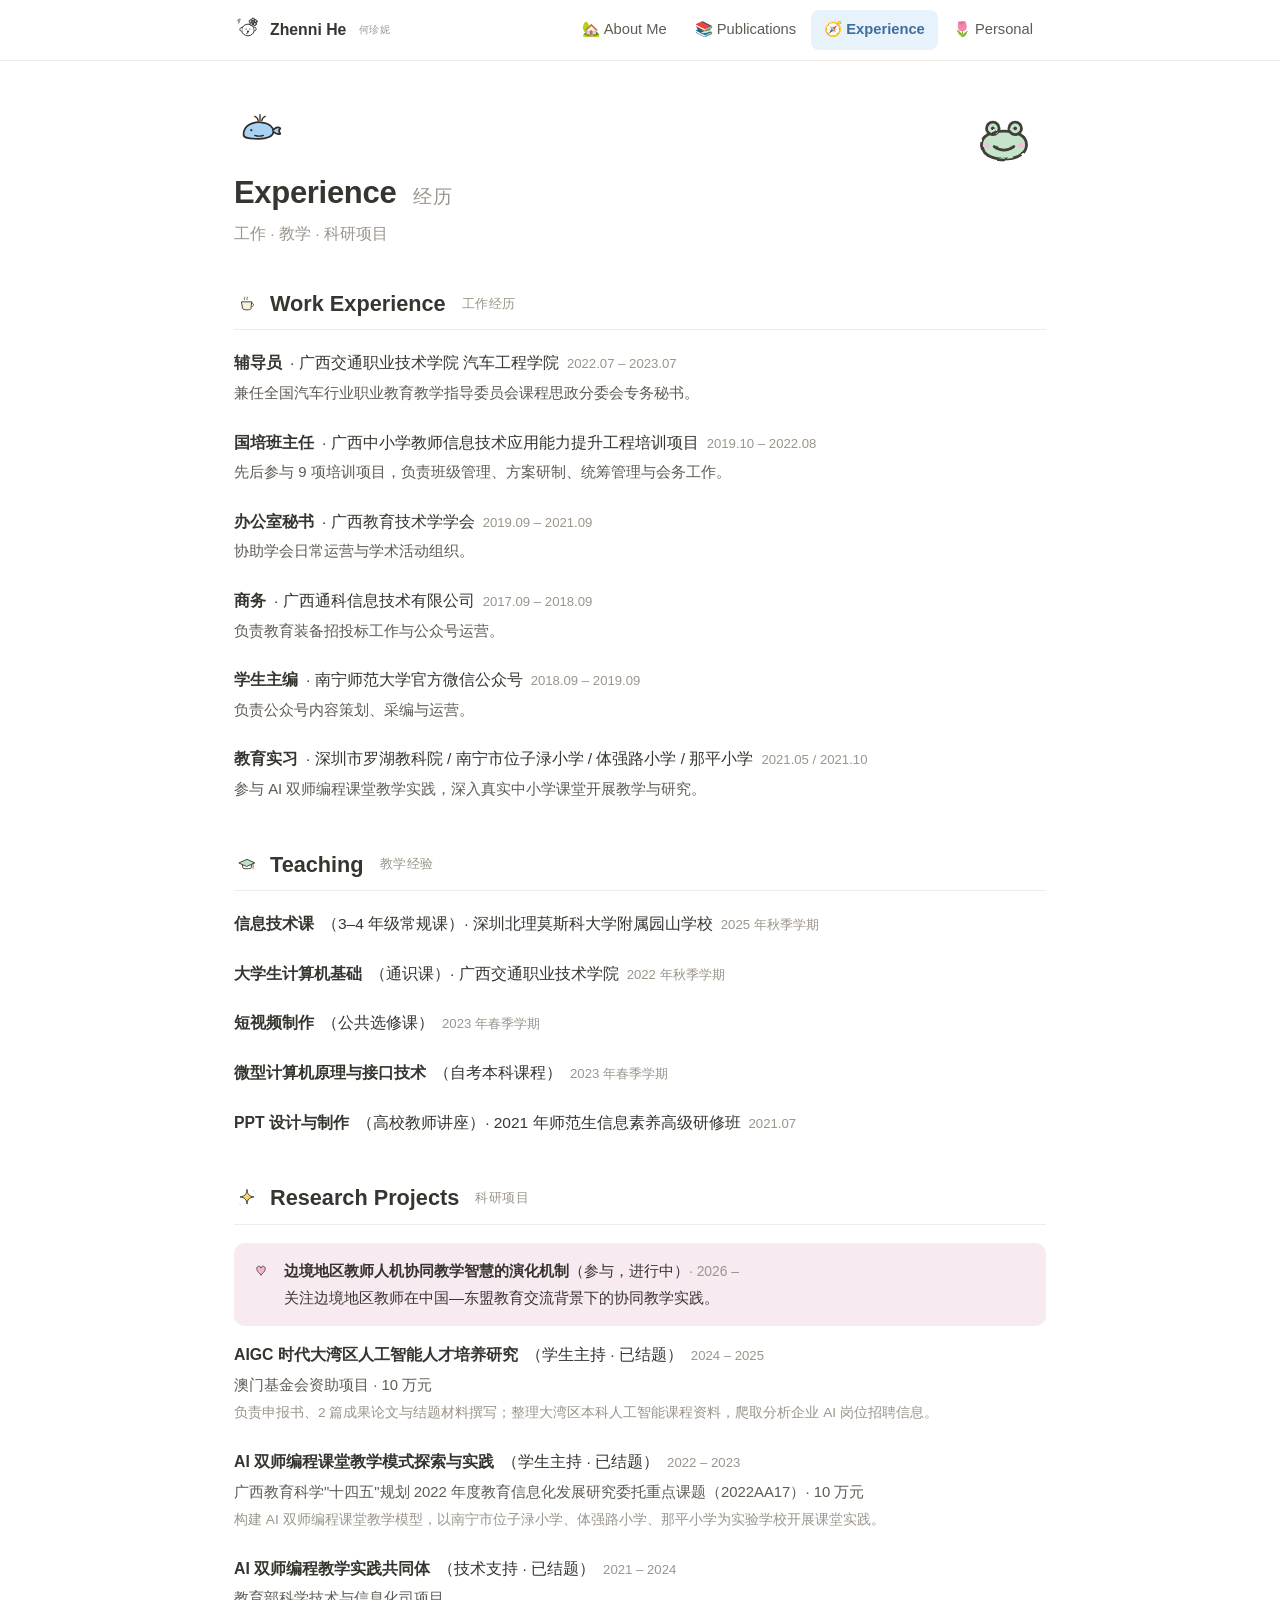
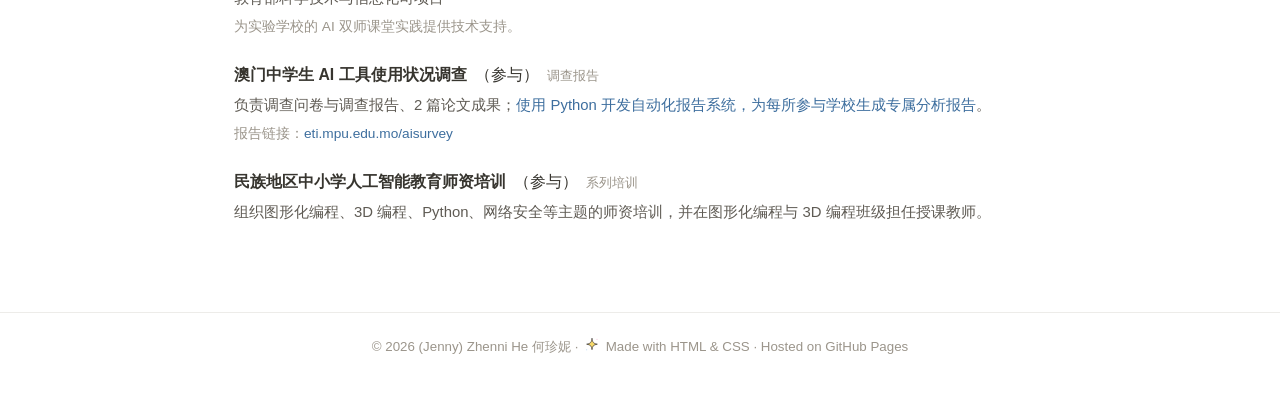
==== experience.html @ 429da745 "Add files via upload" ====
<!DOCTYPE html>
<html lang="zh-CN">
<head>
<meta charset="UTF-8">
<meta name="viewport" content="width=device-width, initial-scale=1.0">
<title>(Jenny) Zhenni He 何珍妮 | Experience</title>
<meta name="description" content="经历 · (Jenny) Zhenni He — 工作经历、教学经验与科研项目">
<link rel="icon" href="images/doodles/sparkle.svg">
<link rel="stylesheet" href="style.css">
</head>
<body>

<nav class="nav">
  <div class="nav-inner">
    <a class="nav-brand" href="index.html">
      <img src="images/doodles/dog-flower.svg" alt="">Zhenni&nbsp;He<span class="cn">何珍妮</span>
    </a>
    <button class="nav-toggle" id="navToggle" aria-label="菜单">☰</button>
    <ul class="nav-menu" id="navMenu">
      <li><a href="index.html">🏡 About Me</a></li>
      <li><a href="publications.html">📚 Publications</a></li>
      <li><a class="active" href="experience.html">🧭 Experience</a></li>
      <li><a href="personal.html">🌷 Personal</a></li>
    </ul>
  </div>
</nav>

<main class="page">

  <header class="page-header">
    <div class="page-icon"><img src="images/doodles/whale.svg" alt=""></div>
    <h1>Experience <span class="cn">经历</span></h1>
    <p class="page-sub">工作 · 教学 · 科研项目</p>
    <img class="doodle-float" src="images/doodles/frog.svg" alt="">
  </header>

  <!-- ===== 工作经历 ===== -->
  <section class="section" id="work">
    <h2 class="section-title"><img src="images/doodles/coffee.svg" alt="">Work Experience <span class="cn">工作经历</span></h2>

    <div class="entry">
      <div class="entry-head">
        <strong>辅导员</strong> · 广西交通职业技术学院 汽车工程学院
        <span class="entry-date">2022.07 – 2023.07</span>
      </div>
      <p>兼任全国汽车行业职业教育教学指导委员会课程思政分委会专务秘书。</p>
    </div>

    <div class="entry">
      <div class="entry-head">
        <strong>国培班主任</strong> · 广西中小学教师信息技术应用能力提升工程培训项目
        <span class="entry-date">2019.10 – 2022.08</span>
      </div>
      <p>先后参与 9 项培训项目，负责班级管理、方案研制、统筹管理与会务工作。</p>
    </div>

    <div class="entry">
      <div class="entry-head">
        <strong>办公室秘书</strong> · 广西教育技术学学会
        <span class="entry-date">2019.09 – 2021.09</span>
      </div>
      <p>协助学会日常运营与学术活动组织。</p>
    </div>

    <div class="entry">
      <div class="entry-head">
        <strong>商务</strong> · 广西通科信息技术有限公司
        <span class="entry-date">2017.09 – 2018.09</span>
      </div>
      <p>负责教育装备招投标工作与公众号运营。</p>
    </div>

    <div class="entry">
      <div class="entry-head">
        <strong>学生主编</strong> · 南宁师范大学官方微信公众号
        <span class="entry-date">2018.09 – 2019.09</span>
      </div>
      <p>负责公众号内容策划、采编与运营。</p>
    </div>

    <div class="entry">
      <div class="entry-head">
        <strong>教育实习</strong> · 深圳市罗湖教科院 / 南宁市位子渌小学 / 体强路小学 / 那平小学
        <span class="entry-date">2021.05 / 2021.10</span>
      </div>
      <p>参与 AI 双师编程课堂教学实践，深入真实中小学课堂开展教学与研究。</p>
    </div>
  </section>

  <!-- ===== 教学经验 ===== -->
  <section class="section" id="teaching">
    <h2 class="section-title"><img src="images/doodles/grad-cap.svg" alt="">Teaching <span class="cn">教学经验</span></h2>

    <div class="entry">
      <div class="entry-head">
        <strong>信息技术课</strong>（3–4 年级常规课）· 深圳北理莫斯科大学附属园山学校
        <span class="entry-date">2025 年秋季学期</span>
      </div>
    </div>

    <div class="entry">
      <div class="entry-head">
        <strong>大学生计算机基础</strong>（通识课）· 广西交通职业技术学院
        <span class="entry-date">2022 年秋季学期</span>
      </div>
    </div>

    <div class="entry">
      <div class="entry-head">
        <strong>短视频制作</strong>（公共选修课）
        <span class="entry-date">2023 年春季学期</span>
      </div>
    </div>

    <div class="entry">
      <div class="entry-head">
        <strong>微型计算机原理与接口技术</strong>（自考本科课程）
        <span class="entry-date">2023 年春季学期</span>
      </div>
    </div>

    <div class="entry">
      <div class="entry-head">
        <strong>PPT 设计与制作</strong>（高校教师讲座）· 2021 年师范生信息素养高级研修班
        <span class="entry-date">2021.07</span>
      </div>
    </div>
  </section>

  <!-- ===== 科研项目 ===== -->
  <section class="section" id="projects">
    <h2 class="section-title"><img src="images/doodles/sparkle.svg" alt="">Research Projects <span class="cn">科研项目</span></h2>

    <div class="callout c-pink">
      <span class="co-icon"><img src="images/doodles/heart.svg" alt=""></span>
      <p><strong>边境地区教师人机协同教学智慧的演化机制</strong>（参与，进行中）<span class="muted">· 2026 –</span><br>关注边境地区教师在中国—东盟教育交流背景下的协同教学实践。</p>
    </div>

    <div class="entry">
      <div class="entry-head">
        <strong>AIGC 时代大湾区人工智能人才培养研究</strong>（学生主持 · 已结题）
        <span class="entry-date">2024 – 2025</span>
      </div>
      <p>澳门基金会资助项目 · 10 万元<br>
      <span class="muted">负责申报书、2 篇成果论文与结题材料撰写；整理大湾区本科人工智能课程资料，爬取分析企业 AI 岗位招聘信息。</span></p>
    </div>

    <div class="entry">
      <div class="entry-head">
        <strong>AI 双师编程课堂教学模式探索与实践</strong>（学生主持 · 已结题）
        <span class="entry-date">2022 – 2023</span>
      </div>
      <p>广西教育科学"十四五"规划 2022 年度教育信息化发展研究委托重点课题（2022AA17）· 10 万元<br>
      <span class="muted">构建 AI 双师编程课堂教学模型，以南宁市位子渌小学、体强路小学、那平小学为实验学校开展课堂实践。</span></p>
    </div>

    <div class="entry">
      <div class="entry-head">
        <strong>AI 双师编程教学实践共同体</strong>（技术支持 · 已结题）
        <span class="entry-date">2021 – 2024</span>
      </div>
      <p>教育部科学技术与信息化司项目<br>
      <span class="muted">为实验学校的 AI 双师课堂实践提供技术支持。</span></p>
    </div>

    <div class="entry">
      <div class="entry-head">
        <strong>澳门中学生 AI 工具使用状况调查</strong>（参与）
        <span class="entry-date">调查报告</span>
      </div>
      <p>负责调查问卷与调查报告、2 篇论文成果；<span style="color:var(--blue-deep)">使用 Python 开发自动化报告系统，为每所参与学校生成专属分析报告</span>。<br>
      <span class="muted">报告链接：<a href="http://eti.mpu.edu.mo/aisurvey/">eti.mpu.edu.mo/aisurvey</a></span></p>
    </div>

    <div class="entry">
      <div class="entry-head">
        <strong>民族地区中小学人工智能教育师资培训</strong>（参与）
        <span class="entry-date">系列培训</span>
      </div>
      <p>组织图形化编程、3D 编程、Python、网络安全等主题的师资培训，并在图形化编程与 3D 编程班级担任授课教师。</p>
    </div>
  </section>

</main>

<footer class="footer">
  <p>© 2026 (Jenny) Zhenni He 何珍妮 ·
     <img src="images/doodles/sparkle.svg" alt=""> Made with HTML &amp; CSS · Hosted on GitHub Pages</p>
</footer>

<script src="main.js"></script>
</body>
</html>
---- style.css ----
/* ============================================================
   (Jenny) Zhenni He — 个人网站样式
   风格：白底 · Notion 简约 · 蜡笔简笔画涂鸦 · 马卡龙浅色点缀
   浅色块：粉 #F7EAF1 / 蓝 #E8F2FB / 绿 #EAF2EC / 黄 #F8F3DE
   ============================================================ */

:root {
  --bg:          #FFFFFF;
  --text:        #37352F;   /* Notion 正文黑 */
  --text-soft:   #5F5B54;
  --muted:       #9B958B;
  --line:        #EDECE9;   /* Notion 分隔线 */

  --pink:        #F7EAF1;
  --blue:        #E8F2FB;
  --green:       #EAF2EC;
  --yellow:      #F8F3DE;

  --pink-deep:   #B0568A;
  --blue-deep:   #3D6E9E;
  --green-deep:  #4E7A5C;
  --yellow-deep: #98802F;

  --radius: 10px;
  --maxw:   860px;
}

* { box-sizing: border-box; }

html { scroll-behavior: smooth; }

body {
  margin: 0;
  background: var(--bg);
  color: var(--text);
  font-family: -apple-system, BlinkMacSystemFont, "PingFang SC",
               "Hiragino Sans GB", "Microsoft YaHei", "Segoe UI", sans-serif;
  font-size: 15.5px;
  line-height: 1.85;
}

h1, h2, h3 { margin: 0; color: var(--text); line-height: 1.4; }
h1 { font-size: 2em; letter-spacing: -0.01em; }
h2 { font-size: 1.4em; }
h3 { font-size: 1.08em; }

p { margin: 0 0 1em; }
strong { font-weight: 600; }

.cn {
  font-size: 0.62em;
  font-weight: 400;
  color: var(--muted);
  margin-left: 0.45em;
  letter-spacing: 0.04em;
}

a { color: var(--blue-deep); text-decoration: none; }
a:hover { text-decoration: underline; text-underline-offset: 3px; }

code {
  background: var(--line);
  padding: 1px 6px;
  border-radius: 5px;
  font-size: 0.86em;
  font-family: "SF Mono", Menlo, Consolas, monospace;
}

.muted { color: var(--muted); font-size: 0.92em; }

/* ---------- 顶部导航 ---------- */

.nav {
  position: sticky;
  top: 0;
  z-index: 100;
  background: rgba(255, 255, 255, .94);
  backdrop-filter: saturate(180%) blur(10px);
  border-bottom: 1px solid var(--line);
}

.nav-inner {
  max-width: var(--maxw);
  margin: 0 auto;
  padding: 0 24px;
  height: 60px;
  display: flex;
  align-items: center;
  justify-content: space-between;
  gap: 16px;
}

.nav-brand {
  display: flex;
  align-items: center;
  gap: 8px;
  font-weight: 600;
  color: var(--text);
  font-size: 1.02em;
  white-space: nowrap;
}
.nav-brand:hover { text-decoration: none; }
.nav-brand img { width: 28px; height: 28px; }

.nav-menu {
  list-style: none;
  display: flex;
  gap: 2px;
  margin: 0;
  padding: 0;
}

.nav-menu a {
  display: inline-block;
  padding: 6px 13px;
  border-radius: 8px;
  color: var(--text-soft);
  font-size: 0.95em;
  white-space: nowrap;
}
.nav-menu a:hover { background: #F4F3F0; text-decoration: none; }
.nav-menu a.active { background: var(--blue); color: var(--blue-deep); font-weight: 600; }

.nav-toggle {
  display: none;
  background: none;
  border: 1px solid var(--line);
  border-radius: 8px;
  font-size: 1.05em;
  padding: 2px 10px;
  cursor: pointer;
  color: var(--text);
}

/* ---------- 页面主体 ---------- */

.page {
  max-width: var(--maxw);
  margin: 0 auto;
  padding: 44px 24px 40px;
}

.page-header { position: relative; margin-bottom: 40px; }

.page-icon {
  width: 52px; height: 52px;
  margin-bottom: 14px;
}
.page-icon img { width: 100%; height: 100%; }

.page-header h1 { margin-bottom: 6px; }
.page-sub { color: var(--muted); margin: 0; }

/* 页角散落的涂鸦装饰 */
.doodle-float {
  position: absolute;
  right: 0;
  top: -6px;
  width: 84px;
  opacity: .9;
  pointer-events: none;
}
.doodle-float.small { width: 52px; right: 86px; top: 46px; opacity: .75; }

/* ---------- 版块 ---------- */

.section { margin-bottom: 46px; scroll-margin-top: 80px; }

.section-title {
  display: flex;
  align-items: center;
  gap: 10px;
  margin-bottom: 18px;
  padding-bottom: 10px;
  border-bottom: 1px solid var(--line);
}
.section-title img { width: 26px; height: 26px; }

/* Notion 式彩色 Callout 块 */
.callout {
  display: flex;
  gap: 12px;
  padding: 14px 16px;
  border-radius: var(--radius);
  margin-bottom: 14px;
  font-size: 0.97em;
}
.callout .co-icon { flex: 0 0 auto; width: 22px; padding-top: 2px; }
.callout .co-icon img { width: 22px; height: 22px; }
.callout p { margin: 0; }

.c-pink   { background: var(--pink); }
.c-blue   { background: var(--blue); }
.c-green  { background: var(--green); }
.c-yellow { background: var(--yellow); }

/* ---------- HERO（About Me 顶部） ---------- */

.hero {
  display: flex;
  gap: 36px;
  align-items: flex-start;
  margin-bottom: 46px;
}

.hero-photo {
  flex: 0 0 190px;
  width: 190px;
  position: relative;
}
.hero-photo img.photo {
  width: 100%;
  border-radius: 14px;
  border: 1px solid var(--line);
  display: block;
}
.hero-photo .doodle-badge {
  position: absolute;
  width: 54px;
  right: -22px;
  bottom: -20px;
  transform: rotate(8deg);
}

.hero-info h1 { margin-bottom: 4px; }
.hero-title { color: var(--text-soft); margin-bottom: 12px; font-size: 1.02em; }
.hero-links { display: flex; flex-wrap: wrap; gap: 8px; margin-top: 14px; }

.chip {
  display: inline-flex;
  align-items: center;
  gap: 6px;
  padding: 3px 12px;
  border-radius: 20px;
  font-size: 0.86em;
  background: var(--line);
  color: var(--text-soft);
}
.chip:hover { text-decoration: none; filter: brightness(0.97); }
.chip.pink   { background: var(--pink);   color: var(--pink-deep); }
.chip.blue   { background: var(--blue);   color: var(--blue-deep); }
.chip.green  { background: var(--green);  color: var(--green-deep); }
.chip.yellow { background: var(--yellow); color: var(--yellow-deep); }

/* ---------- 列表 ---------- */

.list { list-style: none; padding: 0; margin: 0 0 1em; }
.list li { margin-bottom: 14px; padding-left: 20px; position: relative; }
.list li::before {
  content: "";
  position: absolute;
  left: 2px; top: 0.78em;
  width: 7px; height: 7px;
  border-radius: 50%;
  background: var(--pink);
  outline: 1.5px solid var(--pink-deep);
}

/* ---------- 时间线 News ---------- */

.timeline { list-style: none; padding: 0; margin: 0 0 8px; }
.timeline li {
  display: flex;
  gap: 14px;
  padding: 7px 0;
  border-bottom: 1px dashed var(--line);
}
.timeline li:last-child { border-bottom: none; }
.timeline .date {
  flex: 0 0 84px;
  color: var(--muted);
  font-size: 0.88em;
  font-variant-numeric: tabular-nums;
  padding-top: 1px;
  white-space: nowrap;
}
.timeline .award { color: var(--yellow-deep); }
.timeline .loc   { color: var(--muted); font-size: 0.88em; margin-left: 6px; }

.expand-content { display: none; }
.expand-content.show { display: block; }

.btn-expand {
  background: #fff;
  border: 1px solid var(--line);
  border-radius: 8px;
  padding: 4px 16px;
  font-size: 0.86em;
  font-weight: 500;
  color: var(--text-soft);
  cursor: pointer;
  font-family: inherit;
}
.btn-expand:hover { background: #F4F3F0; }

/* ---------- 技能 ---------- */

.skill-group { margin-bottom: 14px; }
.skill-group .skill-name {
  font-weight: 600;
  font-size: 0.95em;
  margin-bottom: 6px;
}
.skill-tags { display: flex; flex-wrap: wrap; gap: 7px; }

/* ---------- 论文条目 ---------- */

.pub-count { display: flex; flex-wrap: wrap; gap: 8px; margin-bottom: 26px; }

.pub-list { list-style: none; padding: 0; margin: 0; counter-reset: pub; }
.pub-item {
  counter-increment: pub;
  position: relative;
  padding: 13px 14px 13px 46px;
  border: 1px solid var(--line);
  border-radius: var(--radius);
  margin-bottom: 10px;
  background: #fff;
  transition: border-color .15s;
}
.pub-item:hover { border-color: #DCDAD5; }
.pub-item::before {
  content: counter(pub);
  position: absolute;
  left: 14px; top: 14px;
  width: 22px; height: 22px;
  border-radius: 6px;
  background: var(--line);
  color: var(--text-soft);
  font-size: 0.78em;
  font-weight: 600;
  display: flex;
  align-items: center;
  justify-content: center;
}
.pub-item .pub-text { margin: 0; font-size: 0.95em; }
.pub-item em { color: var(--text-soft); }
.pub-item .me { font-weight: 700; }          /* 自己的名字加粗 */

.pub-badges { margin-top: 7px; display: flex; flex-wrap: wrap; gap: 6px; }
.badge {
  display: inline-block;
  padding: 1px 9px;
  border-radius: 6px;
  font-size: 0.76em;
  font-weight: 600;
  background: var(--line);
  color: var(--text-soft);
}
.badge.pink   { background: var(--pink);   color: var(--pink-deep); }
.badge.blue   { background: var(--blue);   color: var(--blue-deep); }
.badge.green  { background: var(--green);  color: var(--green-deep); }
.badge.yellow { background: var(--yellow); color: var(--yellow-deep); }

/* ---------- 经历条目 ---------- */

.entry { margin-bottom: 20px; }
.entry-head { margin-bottom: 2px; display: flex; flex-wrap: wrap; align-items: baseline; gap: 8px; }
.entry-head strong { font-size: 1.02em; }
.entry-date {
  color: var(--muted);
  font-size: 0.85em;
  white-space: nowrap;
}
.entry p { margin: 0; color: var(--text-soft); font-size: 0.96em; }

/* ---------- 卡片（作品等） ---------- */

.grid {
  display: grid;
  grid-template-columns: repeat(auto-fill, minmax(240px, 1fr));
  gap: 14px;
}

.card {
  border: 1px solid var(--line);
  border-radius: var(--radius);
  padding: 16px 18px;
  background: #fff;
  transition: box-shadow .15s, transform .15s;
}
.card:hover {
  transform: translateY(-2px);
  box-shadow: 0 6px 18px rgba(55, 53, 47, .07);
}
.card .card-icon { width: 34px; height: 34px; margin-bottom: 10px; }
.card .card-icon img { width: 100%; height: 100%; }
.card h3 { margin-bottom: 4px; font-size: 1em; }
.card p { margin: 0; font-size: 0.9em; color: var(--text-soft); }
.card .card-badges { margin-top: 10px; display: flex; gap: 6px; flex-wrap: wrap; }

/* ---------- 页脚 ---------- */

.footer {
  border-top: 1px solid var(--line);
  padding: 22px 24px 26px;
  text-align: center;
  color: var(--muted);
  font-size: 0.86em;
}
.footer img { width: 20px; height: 20px; vertical-align: -4px; }

/* ---------- 手机端 ---------- */

@media (max-width: 720px) {
  .nav-inner { height: auto; padding: 10px 16px; flex-wrap: wrap; }
  .nav-toggle { display: block; order: 2; }
  .nav-menu {
    display: none;
    order: 3;
    width: 100%;
    flex-direction: column;
    gap: 0;
    padding: 6px 0;
  }
  .nav-menu.show { display: flex; }
  .nav-menu a { padding: 9px 8px; }

  .page { padding: 28px 18px 32px; }
  .hero { flex-direction: column; gap: 24px; }
  .hero-photo { flex: none; width: 150px; }
  .hero-photo .doodle-badge { right: -14px; bottom: -16px; width: 44px; }
  .doodle-float { display: none; }
  .timeline li { flex-direction: column; gap: 0; }
  .pub-item { padding-left: 14px; }
  .pub-item::before { display: none; }
}
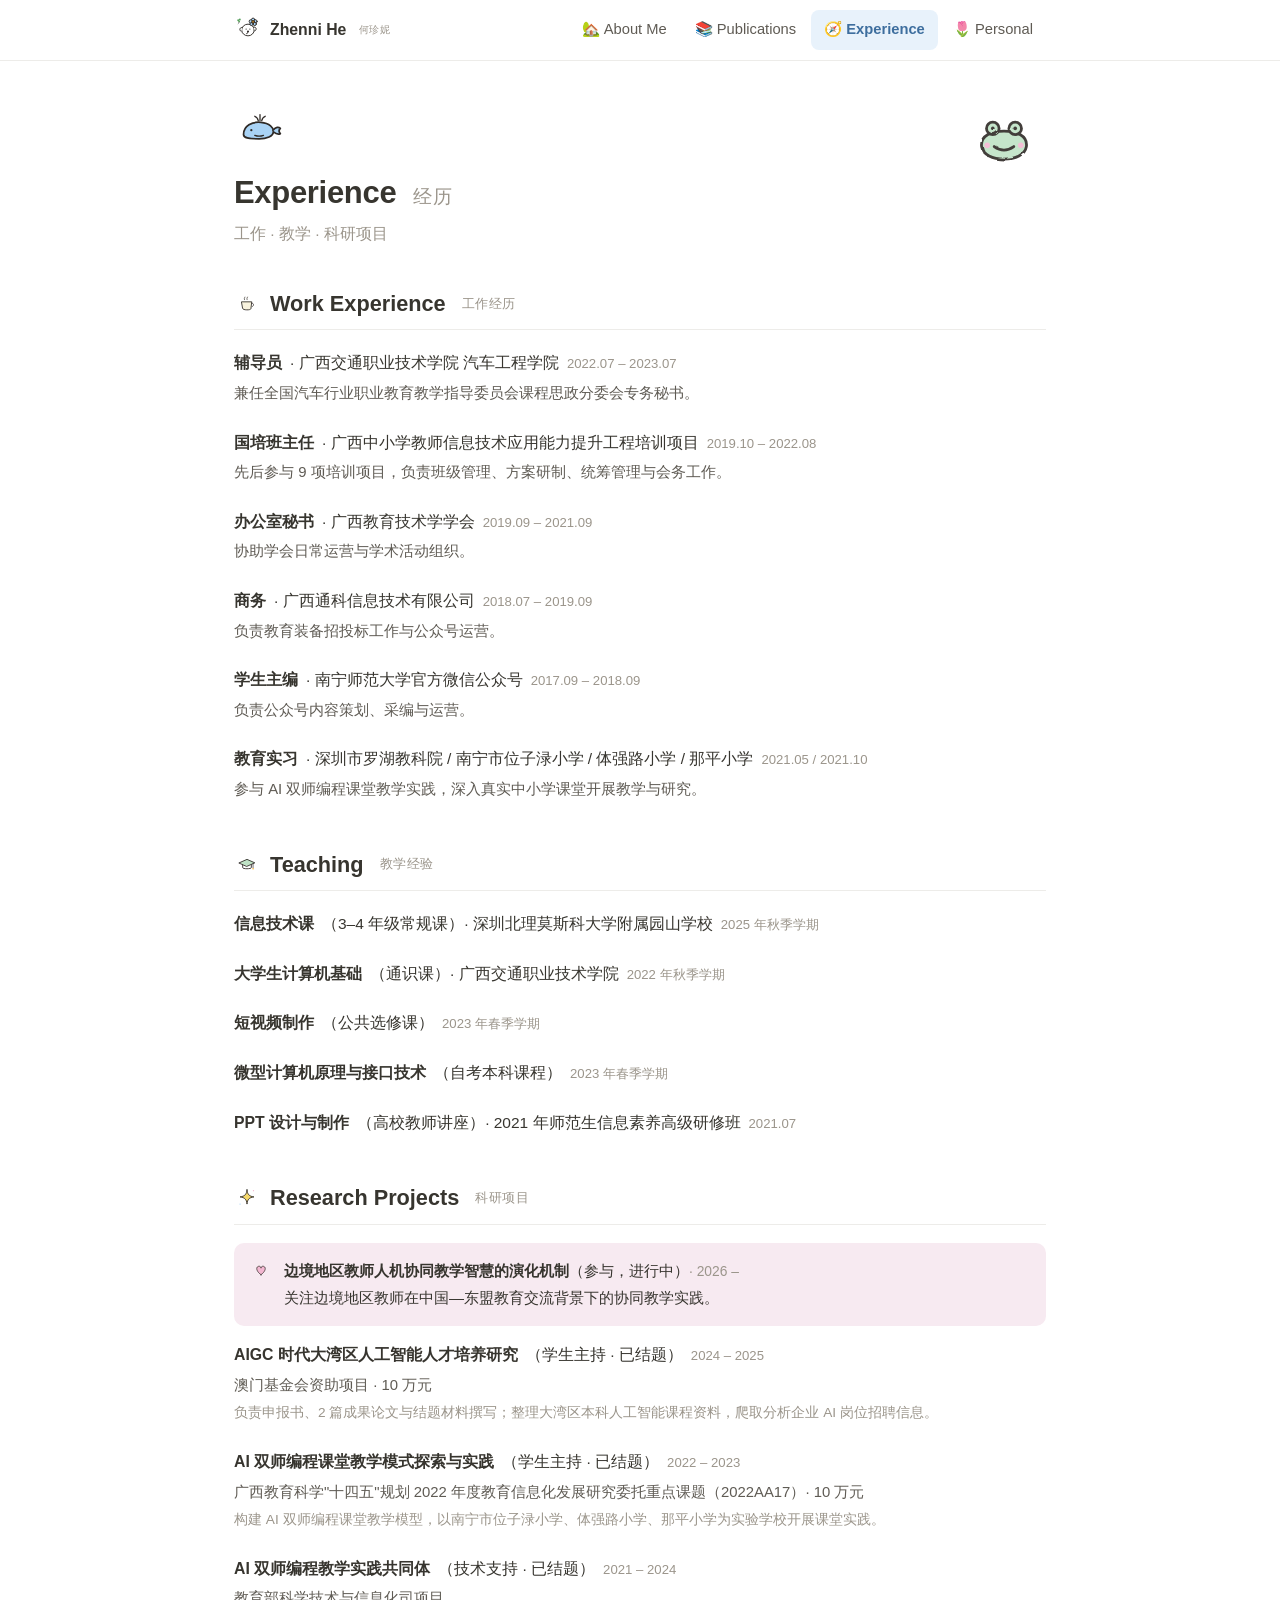
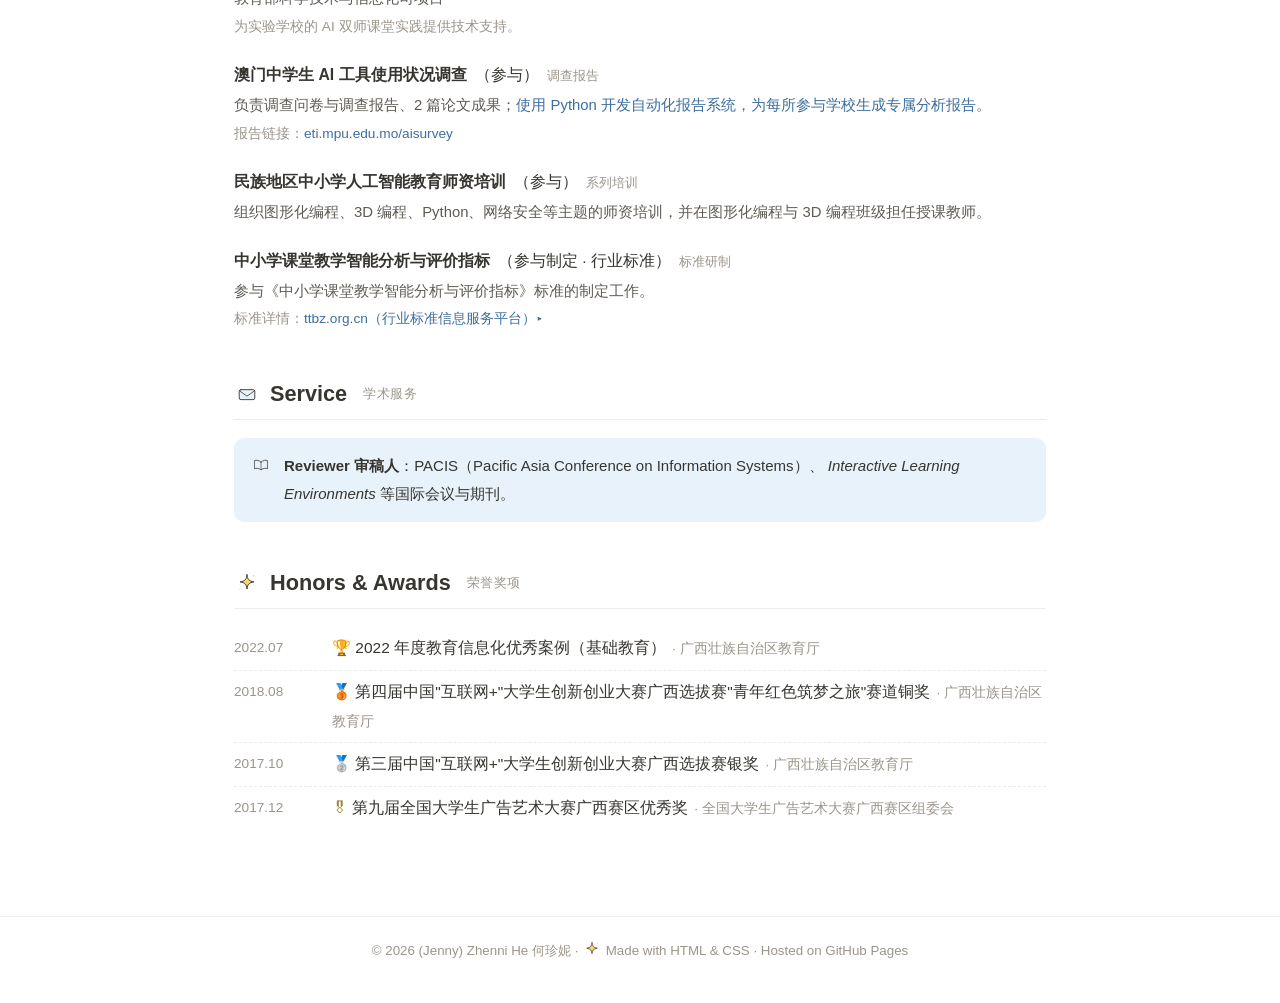
==== commit a4d6be80: "Add files via upload" ====
--- a/experience.html
+++ b/experience.html
@@ -7,6 +7,8 @@
 <meta name="description" content="经历 · (Jenny) Zhenni He — 工作经历、教学经验与科研项目">
 <link rel="icon" href="images/doodles/sparkle.svg">
 <link rel="stylesheet" href="style.css">
+<script data-goatcounter="https://jennyoom.goatcounter.com/count"
+        async src="//gc.zgo.at/count.js"></script>
 </head>
 <body>
 
@@ -65,15 +67,15 @@
     <div class="entry">
       <div class="entry-head">
         <strong>商务</strong> · 广西通科信息技术有限公司
+        <span class="entry-date">2018.07 – 2019.09</span>
+      </div>
+      <p>负责教育装备招投标工作与公众号运营。</p>
+    </div>
+
+    <div class="entry">
+      <div class="entry-head">
+        <strong>学生主编</strong> · 南宁师范大学官方微信公众号
         <span class="entry-date">2017.09 – 2018.09</span>
-      </div>
-      <p>负责教育装备招投标工作与公众号运营。</p>
-    </div>
-
-    <div class="entry">
-      <div class="entry-head">
-        <strong>学生主编</strong> · 南宁师范大学官方微信公众号
-        <span class="entry-date">2018.09 – 2019.09</span>
       </div>
       <p>负责公众号内容策划、采编与运营。</p>
     </div>
@@ -179,6 +181,38 @@
       </div>
       <p>组织图形化编程、3D 编程、Python、网络安全等主题的师资培训，并在图形化编程与 3D 编程班级担任授课教师。</p>
     </div>
+
+    <div class="entry">
+      <div class="entry-head">
+        <strong>中小学课堂教学智能分析与评价指标</strong>（参与制定 · 行业标准）
+        <span class="entry-date">标准研制</span>
+      </div>
+      <p>参与《中小学课堂教学智能分析与评价指标》标准的制定工作。<br>
+      <span class="muted">标准详情：<a href="https://www.ttbz.org.cn/standardDetail/9c5f4e63bbcf4ee3af130f8e4fd01a07.html" target="_blank" rel="noopener">ttbz.org.cn（行业标准信息服务平台）▸</a></span></p>
+    </div>
+  </section>
+
+  <!-- ===== 学术服务 ===== -->
+  <section class="section" id="service">
+    <h2 class="section-title"><img src="images/doodles/mail.svg" alt="">Service <span class="cn">学术服务</span></h2>
+
+    <div class="callout c-blue">
+      <span class="co-icon"><img src="images/doodles/book.svg" alt=""></span>
+      <p><strong>Reviewer 审稿人</strong>：PACIS（Pacific Asia Conference on Information Systems）、
+      <em>Interactive Learning Environments</em> 等国际会议与期刊。</p>
+    </div>
+  </section>
+
+  <!-- ===== 荣誉奖项 ===== -->
+  <section class="section" id="awards">
+    <h2 class="section-title"><img src="images/doodles/sparkle.svg" alt="">Honors &amp; Awards <span class="cn">荣誉奖项</span></h2>
+
+    <ul class="timeline">
+      <li><span class="date">2022.07</span><span><span class="award">🏆</span> 2022 年度教育信息化优秀案例（基础教育）<span class="loc">· 广西壮族自治区教育厅</span></span></li>
+      <li><span class="date">2018.08</span><span><span class="award">🥉</span> 第四届中国"互联网+"大学生创新创业大赛广西选拔赛"青年红色筑梦之旅"赛道铜奖<span class="loc">· 广西壮族自治区教育厅</span></span></li>
+      <li><span class="date">2017.10</span><span><span class="award">🥈</span> 第三届中国"互联网+"大学生创新创业大赛广西选拔赛银奖<span class="loc">· 广西壮族自治区教育厅</span></span></li>
+      <li><span class="date">2017.12</span><span><span class="award">🎖</span> 第九届全国大学生广告艺术大赛广西赛区优秀奖<span class="loc">· 全国大学生广告艺术大赛广西赛区组委会</span></span></li>
+    </ul>
   </section>
 
 </main>
--- a/style.css
+++ b/style.css
@@ -241,6 +241,13 @@
 .chip.blue   { background: var(--blue);   color: var(--blue-deep); }
 .chip.green  { background: var(--green);  color: var(--green-deep); }
 .chip.yellow { background: var(--yellow); color: var(--yellow-deep); }
+
+/* chip 里的小图标（品牌图标等） */
+.chip-icon {
+  width: 15px; height: 15px;
+  border-radius: 4px;
+  object-fit: contain;
+}
 
 /* ---------- 列表 ---------- */
 
@@ -389,6 +396,38 @@
 .card p { margin: 0; font-size: 0.9em; color: var(--text-soft); }
 .card .card-badges { margin-top: 10px; display: flex; gap: 6px; flex-wrap: wrap; }
 
+/* 带封面图的作品卡片（整卡可点击） */
+.card-link { display: block; color: inherit; }
+.card-link:hover { text-decoration: none; }
+.card-cover {
+  width: 100%;
+  aspect-ratio: 16 / 9;
+  object-fit: cover;
+  display: block;
+  border-bottom: 1px solid var(--line);
+  background: var(--line);
+}
+
+/* Get in Touch 社交卡片 */
+.social { display: grid; grid-template-columns: repeat(auto-fill, minmax(220px, 1fr)); gap: 12px; }
+.social-card {
+  display: flex;
+  flex-direction: column;
+  gap: 2px;
+  padding: 14px 16px;
+  border-radius: var(--radius);
+  font-weight: 600;
+  color: var(--text);
+  transition: transform .15s, box-shadow .15s;
+}
+.social-card:hover {
+  text-decoration: none;
+  transform: translateY(-2px);
+  box-shadow: 0 6px 18px rgba(55, 53, 47, .08);
+}
+.social-card img { width: 20px; height: 20px; margin-bottom: 6px; }
+.social-card .muted { font-weight: 400; font-size: 0.85em; word-break: break-all; }
+
 /* ---------- 页脚 ---------- */
 
 .footer {
@@ -399,6 +438,105 @@
   font-size: 0.86em;
 }
 .footer img { width: 20px; height: 20px; vertical-align: -4px; }
+
+/* ============================================================
+   涂鸦轻微浮动动画
+   用属性选择器按文件名命中，不需要改 HTML
+   ============================================================ */
+
+@keyframes floatY {
+  0%, 100% { transform: translateY(0); }
+  50%      { transform: translateY(-7px); }
+}
+@keyframes wag {
+  0%, 100% { transform: rotate(-3.5deg); }
+  50%      { transform: rotate(3.5deg); }
+}
+@keyframes sway {
+  0%, 100% { transform: rotate(-5deg); }
+  50%      { transform: rotate(6deg); }
+}
+@keyframes glow {
+  0%, 100% { filter: drop-shadow(0 0 1px rgba(246, 217, 107, .5)); opacity: .92; }
+  50%      { filter: drop-shadow(0 0 7px rgba(246, 217, 107, .95)); opacity: 1; }
+}
+@keyframes drift {
+  0%, 100% { transform: translateX(0) translateY(0); }
+  50%      { transform: translateX(6px) translateY(-4px); }
+}
+
+/* 页角装饰涂鸦：上下轻轻漂浮 */
+.doodle-float  { animation: drift 7s ease-in-out infinite; }
+.doodle-float.small { animation: floatY 6s ease-in-out infinite; }
+
+/* 页面标题大图标：轻微上下浮动 */
+.page-icon img { animation: floatY 5s ease-in-out infinite; }
+
+/* 小狗（品牌图标 + 页脚）：摇尾巴式左右摆动 */
+img[src*="dog-flower.svg"] { animation: wag 3.2s ease-in-out infinite; }
+.nav-brand img { transform-origin: 50% 90%; }
+
+/* 灯泡：忽明忽暗地发光 */
+img[src*="lightbulb.svg"]  { animation: glow 2.8s ease-in-out infinite; }
+
+/* 彩虹（含云朵）：横向飘动 */
+img[src*="rainbow.svg"]    { animation: drift 9s ease-in-out infinite; }
+
+/* 花 / 星星 / 鲸鱼 / 鸭子等小涂鸦：轻微摇摆或漂浮 */
+.hero-photo .doodle-badge { animation: sway 4.5s ease-in-out infinite; }
+img[src*="doodles/flower.svg"]:not(.doodle-badge) { animation: sway 5s ease-in-out infinite; }
+img[src*="sparkle.svg"]    { animation: floatY 4s ease-in-out infinite; }
+img[src*="whale.svg"]      { animation: drift 8s ease-in-out infinite; }
+img[src*="duck.svg"]       { animation: floatY 6.5s ease-in-out infinite; }
+img[src*="frog.svg"]       { animation: floatY 5.5s ease-in-out infinite; }
+img[src*="cat.svg"]        { animation: sway 6s ease-in-out infinite; }
+
+/* 尊重系统的"减少动态效果"设置 */
+@media (prefers-reduced-motion: reduce) {
+  *, *::before, *::after { animation: none !important; transition: none !important; }
+}
+
+/* ---------- 主页两侧空白装饰（宽屏才显示） ---------- */
+
+.side-deco {
+  position: fixed;
+  top: 0;
+  bottom: 0;
+  width: calc((100vw - 940px) / 2 - 28px);
+  z-index: 0;
+  pointer-events: none;
+  display: none;
+}
+.side-left  { left: 0; }
+.side-right { right: 0; }
+
+/* 极淡的星星底纹 */
+.side-pattern {
+  position: absolute;
+  inset: 0;
+  background-image: url("images/doodles/sparkle.svg");
+  background-size: 46px 46px;
+  opacity: .09;
+}
+
+/* 涂鸦小女孩（左下角） */
+.side-girl {
+  position: absolute;
+  bottom: 44px;
+  left: calc(50% - 70px);
+  width: 140px;
+  animation: floatY 6s ease-in-out infinite;
+}
+
+/* 右侧散落的小涂鸦 */
+.side-doodle { position: absolute; left: calc(50% - 28px); }
+.side-doodle.d1 { top: 16%; width: 56px; animation: sway 6s ease-in-out infinite; }
+.side-doodle.d2 { top: 46%; width: 50px; animation: floatY 7s ease-in-out infinite; }
+.side-doodle.d3 { bottom: 18%; width: 52px; animation: sway 5.5s ease-in-out infinite; }
+
+@media (min-width: 1340px) {
+  .side-deco { display: block; }
+}
 
 /* ---------- 手机端 ---------- */
 
